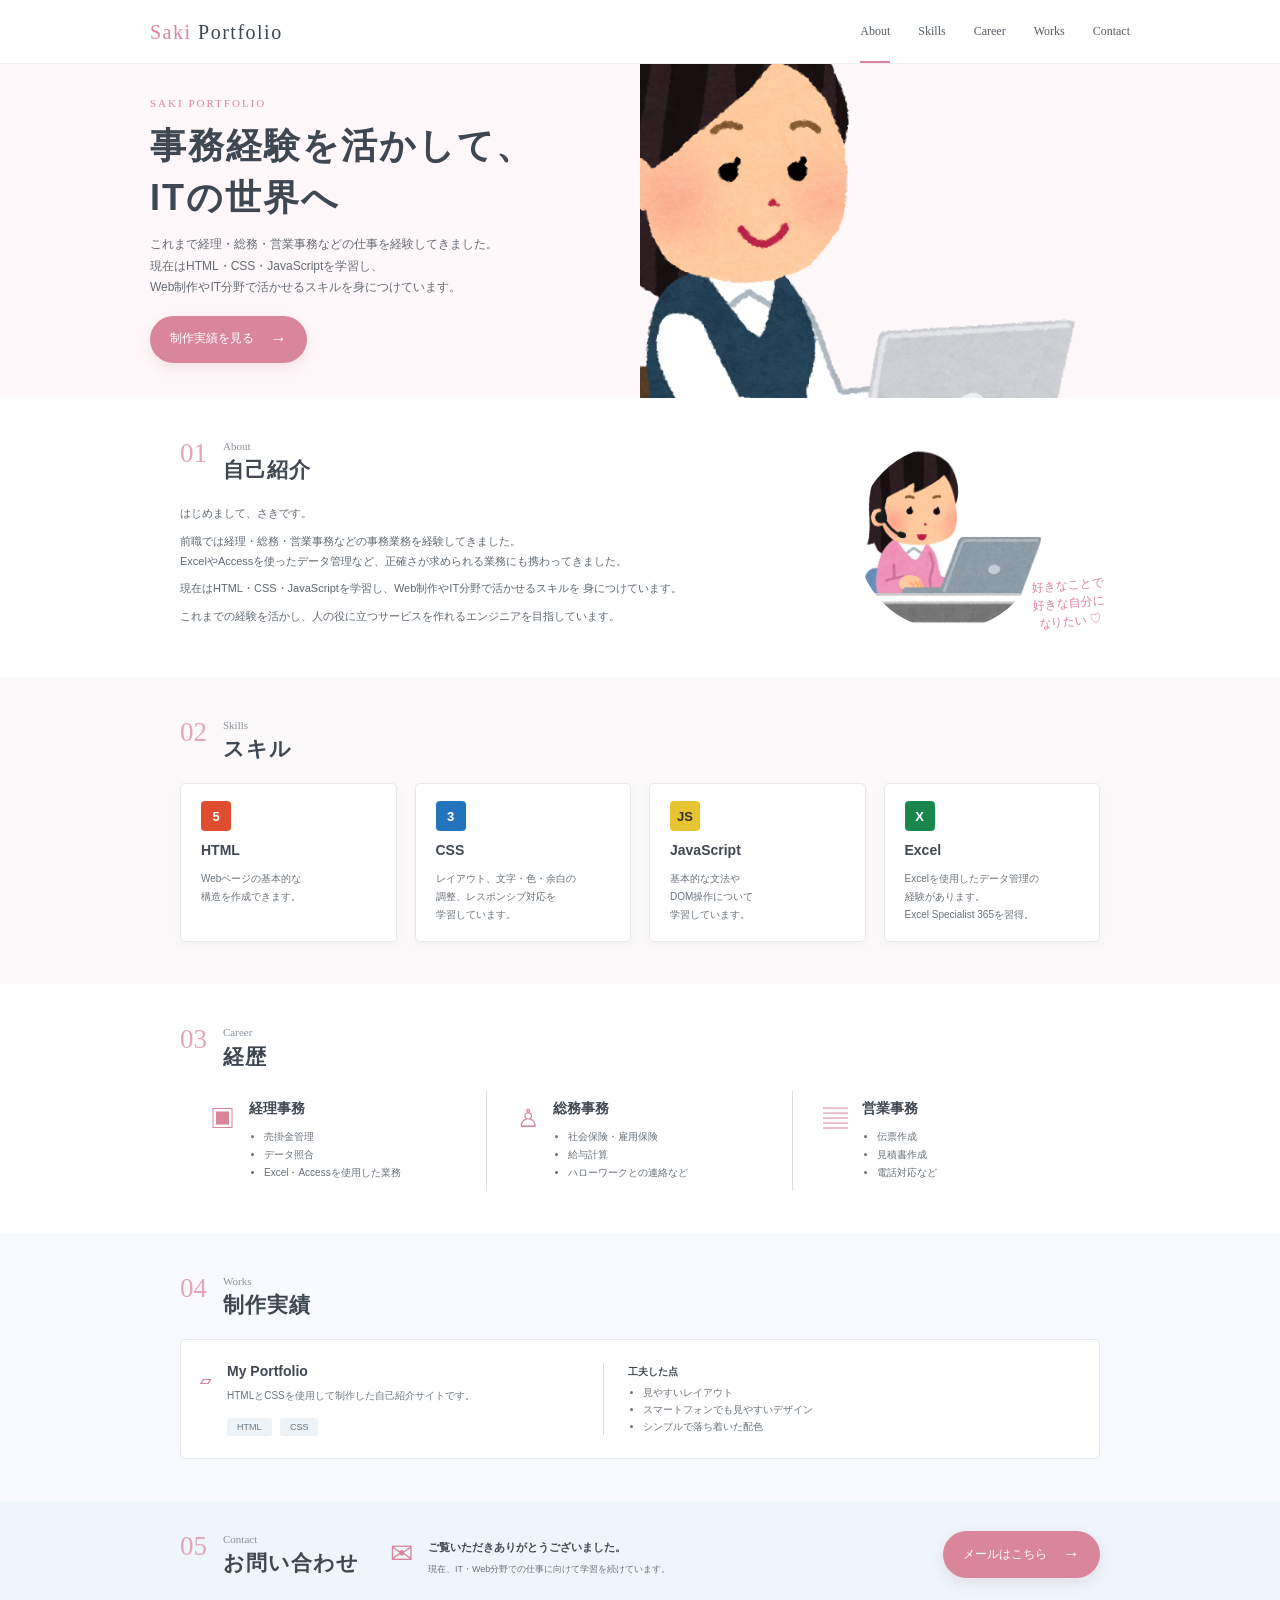
==== portfolio.html @ 509fdba1 "Add files via upload" ====
<!DOCTYPE html>
<html lang="ja">
<head>
  <meta charset="UTF-8">
  <meta name="viewport" content="width=device-width, initial-scale=1.0">
  <title>Saki Portfolio</title>
  <link rel="stylesheet" href="style.css">
</head>

<body>
  <header class="header">
    <div class="header-inner">
      <a class="logo" href="#about">Saki <span>Portfolio</span></a>

      <nav class="nav">
        <a class="active" href="#about">About</a>
        <a href="#skills">Skills</a>
        <a href="#career">Career</a>
        <a href="#works">Works</a>
        <a href="#contact">Contact</a>
      </nav>
    </div>
  </header>

  <main>
    <!-- Hero -->
    <section class="hero" id="about">
      <div class="hero-inner">
        <div class="hero-text">
          <p class="eyebrow">SAKI PORTFOLIO</p>
          <h1>事務経験を活かして、<br>ITの世界へ</h1>
          <p class="lead">
            これまで経理・総務・営業事務などの仕事を経験してきました。<br>
            現在はHTML・CSS・JavaScriptを学習し、<br>
            Web制作やIT分野で活かせるスキルを身につけています。
          </p>
          <a class="button" href="#works">制作実績を見る <span>→</span></a>
        </div>

        <div class="hero-image">
          <img src="working.png" alt="働く女性.png">
        </div>
      </div>
    </section>

    <!-- About -->
    <section class="section about">
      <div class="section-inner about-grid">
        <div>
          <div class="section-heading">
            <span class="number">01</span>
            <div>
              <p>About</p>
              <h2>自己紹介</h2>
            </div>
          </div>

          <div class="about-text">
            <p>はじめまして、さきです。</p>
            <p>
              前職では経理・総務・営業事務などの事務業務を経験してきました。<br>
              ExcelやAccessを使ったデータ管理など、正確さが求められる業務にも携わってきました。
            </p>
            <p>
              現在はHTML・CSS・JavaScriptを学習し、Web制作やIT分野で活かせるスキルを
              身につけています。
            </p>
            <p>
              これまでの経験を活かし、人の役に立つサービスを作れるエンジニアを目指しています。
            </p>
          </div>
        </div>

        <div class="profile">
          <img src="working2.png" alt="プロフィールイメージ">
          <p class="hand-note">好きなことで<br>好きな自分に<br>なりたい ♡</p>
        </div>
      </div>
    </section>

    <!-- Skills -->
    <section class="section skills" id="skills">
      <div class="section-inner">
        <div class="section-heading">
          <span class="number">02</span>
          <div>
            <p>Skills</p>
            <h2>スキル</h2>
          </div>
        </div>

        <div class="skill-grid">
          <article class="skill-card">
            <div class="skill-icon html">5</div>
            <h3>HTML</h3>
            <p>Webページの基本的な<br>構造を作成できます。</p>
          </article>

          <article class="skill-card">
            <div class="skill-icon css">3</div>
            <h3>CSS</h3>
            <p>レイアウト、文字・色・余白の<br>調整、レスポンシブ対応を<br>学習しています。</p>
          </article>

          <article class="skill-card">
            <div class="skill-icon js">JS</div>
            <h3>JavaScript</h3>
            <p>基本的な文法や<br>DOM操作について<br>学習しています。</p>
          </article>

          <article class="skill-card">
            <div class="skill-icon excel">X</div>
            <h3>Excel</h3>
            <p>Excelを使用したデータ管理の<br>経験があります。<br>Excel Specialist 365を習得。</p>
          </article>
        </div>
      </div>
    </section>

    <!-- Career -->
    <section class="section career" id="career">
      <div class="section-inner">
        <div class="section-heading">
          <span class="number">03</span>
          <div>
            <p>Career</p>
            <h2>経歴</h2>
          </div>
        </div>

        <div class="career-grid">
          <article class="career-item">
            <div class="career-icon">▣</div>
            <div>
              <h3>経理事務</h3>
              <ul>
                <li>売掛金管理</li>
                <li>データ照合</li>
                <li>Excel・Accessを使用した業務</li>
              </ul>
            </div>
          </article>

          <article class="career-item">
            <div class="career-icon">♙</div>
            <div>
              <h3>総務事務</h3>
              <ul>
                <li>社会保険・雇用保険</li>
                <li>給与計算</li>
                <li>ハローワークとの連絡など</li>
              </ul>
            </div>
          </article>

          <article class="career-item">
            <div class="career-icon">▤</div>
            <div>
              <h3>営業事務</h3>
              <ul>
                <li>伝票作成</li>
                <li>見積書作成</li>
                <li>電話対応など</li>
              </ul>
            </div>
          </article>
        </div>
      </div>
    </section>

    <!-- Works -->
    <section class="section works" id="works">
      <div class="section-inner">
        <div class="section-heading">
          <span class="number">04</span>
          <div>
            <p>Works</p>
            <h2>制作実績</h2>
          </div>
        </div>

        <div class="work-card">
          <div class="work-info">
            <div class="work-icon">▱</div>
            <div>
              <h3>My Portfolio</h3>
              <p>HTMLとCSSを使用して制作した自己紹介サイトです。</p>
              <div class="tags">
                <span>HTML</span>
                <span>CSS</span>
              </div>
            </div>
          </div>

          <div class="work-point">
            <h4>工夫した点</h4>
            <ul>
              <li>見やすいレイアウト</li>
              <li>スマートフォンでも見やすいデザイン</li>
              <li>シンプルで落ち着いた配色</li>
            </ul>
          </div>

        
        </div>
      </div>
    </section>

    <!-- Contact -->
    <section class="contact" id="contact">
      <div class="section-inner contact-inner">
        <div class="section-heading">
          <span class="number">05</span>
          <div>
            <p>Contact</p>
            <h2>お問い合わせ</h2>
          </div>
        </div>

        <div class="contact-message">
          <div class="mail-icon">✉</div>
          <div>
            <strong>ご覧いただきありがとうございました。</strong>
            <p>現在、IT・Web分野での仕事に向けて学習を続けています。</p>
          </div>
        </div>

        <a class="button" href="mailto:example@example.com">メールはこちら <span>→</span></a>
      </div>
    </section>
  </main>

  <footer>
    © 2026 Saki Portfolio
  </footer>
</body>
</html>
---- style.css ----
@charset "UTF-8";

:root {
  --pink: #d9869c;
  --pink-light: #f8e9ee;
  --text: #3f4852;
  --muted: #77808a;
  --line: #e9e7e8;
  --blue-bg: #f1f6fb;
  --section-bg: #fcfafb;
}

* {
  box-sizing: border-box;
}

html {
  scroll-behavior: smooth;
}

body {
  margin: 0;
  color: var(--text);
  font-family: "Hiragino Kaku Gothic ProN", "Yu Gothic", Meiryo, sans-serif;
  line-height: 1.8;
  background: #fff;
}

img {
  max-width: 100%;
  display: block;
}

a {
  color: inherit;
  text-decoration: none;
}

.header {
  position: sticky;
  top: 0;
  z-index: 10;
  height: 64px;
  background: rgba(255,255,255,.96);
  border-bottom: 1px solid #eee;
}

.header-inner {
  width: min(980px, 90%);
  height: 100%;
  margin: auto;
  display: flex;
  align-items: center;
  justify-content: space-between;
}

.logo {
  font-family: Georgia, serif;
  font-size: 20px;
  letter-spacing: 1.5px;
  color: var(--pink);
}

.logo span {
  color: #3f4852;
}

.nav {
  display: flex;
  gap: 28px;
  height: 100%;
  align-items: center;
}

.nav a {
  position: relative;
  font-family: Georgia, serif;
  font-size: 12px;
  color: #555d65;
}

.nav a.active::after,
.nav a:hover::after {
  content: "";
  position: absolute;
  left: 0;
  right: 0;
  bottom: -21px;
  height: 2px;
  background: var(--pink);
}

.hero {
  background: #fff8fa;
}

.hero-inner {
  width: min(980px, 90%);
  min-height: 270px;
  margin: auto;
  display: grid;
  grid-template-columns: 1fr 1fr;
  align-items: stretch;
}

.hero-text {
  padding: 30px 20px 35px 0;
  position: relative;
  z-index: 1;
}

.eyebrow {
  margin: 0 0 6px;
  color: var(--pink);
  font-family: Georgia, serif;
  font-size: 11px;
  letter-spacing: 2px;
}

.hero h1 {
  margin: 0 0 10px;
  font-size: clamp(27px, 3vw, 36px);
  line-height: 1.45;
  letter-spacing: 2px;
  font-weight: 600;
}

.lead {
  margin: 0 0 17px;
  font-size: 12px;
  color: #626b74;
}

.button {
  display: inline-flex;
  align-items: center;
  gap: 16px;
  padding: 8px 20px;
  border-radius: 30px;
  background: var(--pink);
  color: #fff;
  font-size: 12px;
  transition: .25s;
  box-shadow: 0 5px 14px rgba(190, 120, 140, .18);
}

.button:hover {
  transform: translateY(-2px);
  opacity: .9;
}

.button span {
  font-size: 17px;
}

.hero-image {
  overflow: hidden;
}

.hero-image img {
  width: 100%;
  height: 100%;
  object-fit: cover;
  object-position: center;
}

.section {
  padding: 42px 0;
}

.section-inner {
  width: min(920px, 88%);
  margin: auto;
}

.about-grid {
  display: grid;
  grid-template-columns: 1.5fr .8fr;
  gap: 50px;
  align-items: center;
}

.section-heading {
  display: flex;
  gap: 16px;
  align-items: flex-start;
  margin-bottom: 22px;
}

.section-heading .number {
  color: #e4a5b5;
  font-family: Georgia, serif;
  font-size: 27px;
  line-height: 1;
}

.section-heading p {
  margin: 0;
  color: #8a939b;
  font-family: Georgia, serif;
  font-size: 11px;
  line-height: 1.2;
}

.section-heading h2 {
  margin: 4px 0 0;
  font-size: 21px;
  letter-spacing: 1px;
  line-height: 1.2;
}

.about-text {
  font-size: 11px;
  color: #606972;
}

.about-text p {
  margin: 0 0 8px;
}

.profile {
  position: relative;
  text-align: center;
}

.profile img {
  width: 185px;
  height: 185px;
  margin: auto;
  border-radius: 50%;
  object-fit: cover;
}

.hand-note {
  position: absolute;
  right: -5px;
  bottom: -12px;
  color: var(--pink);
  font-family: "Comic Sans MS", cursive;
  font-size: 12px;
  line-height: 1.5;
  transform: rotate(-5deg);
}

.skills {
  background: #fcf9fa;
}

.skill-grid {
  display: grid;
  grid-template-columns: repeat(4, 1fr);
  gap: 18px;
}

.skill-card {
  min-height: 150px;
  padding: 17px 20px;
  background: #fff;
  border: 1px solid #e8e8e8;
  border-radius: 5px;
  box-shadow: 0 3px 10px rgba(50, 50, 50, .04);
}

.skill-icon {
  width: 30px;
  height: 30px;
  display: grid;
  place-items: center;
  border-radius: 4px;
  margin-bottom: 7px;
  font-weight: bold;
  font-size: 13px;
  color: #fff;
}

.skill-icon.html { background: #df4d2f; }
.skill-icon.css { background: #2474bd; }
.skill-icon.js { background: #e8c432; color: #333; }
.skill-icon.excel { background: #19864b; }

.skill-card h3 {
  margin: 0 0 7px;
  font-size: 14px;
}

.skill-card p {
  margin: 0;
  color: #69727a;
  font-size: 10px;
  line-height: 1.8;
}

.career-grid {
  display: grid;
  grid-template-columns: repeat(3, 1fr);
}

.career-item {
  min-height: 100px;
  padding: 5px 30px;
  display: flex;
  gap: 14px;
  border-right: 1px solid #ddd;
}

.career-item:last-child {
  border-right: none;
}

.career-icon {
  color: var(--pink);
  font-size: 25px;
}

.career-item h3 {
  margin: 0 0 7px;
  font-size: 14px;
}

.career-item ul {
  margin: 0;
  padding-left: 15px;
  color: #68717a;
  font-size: 10px;
  line-height: 1.8;
}

.works {
  background: #f8faff;
}

.work-card {
  min-height: 120px;
  display: grid;
  grid-template-columns: 1.15fr .8fr 190px;
  gap: 24px;
  align-items: center;
  padding: 15px 18px;
  background: #fff;
  border: 1px solid #e6e9ed;
  border-radius: 5px;
}

.work-info {
  display: flex;
  gap: 14px;
}

.work-icon {
  color: var(--pink);
  font-size: 27px;
}

.work-info h3 {
  margin: 0 0 3px;
  font-size: 14px;
}

.work-info p,
.work-point h4,
.work-point ul {
  font-size: 10px;
}

.work-info p {
  margin: 0 0 6px;
  color: #6c747d;
}

.tags span {
  display: inline-block;
  padding: 1px 10px;
  margin-right: 4px;
  border-radius: 3px;
  background: #edf2f7;
  color: #687786;
  font-size: 9px;
}

.work-point {
  border-left: 1px solid #ddd;
  padding-left: 24px;
}

.work-point h4 {
  margin: 0;
}

.work-point ul {
  margin: 3px 0 0;
  padding-left: 15px;
  color: #69727a;
  line-height: 1.7;
}

.work-thumb {
  width: 180px;
  height: 105px;
  object-fit: cover;
  border-radius: 5px;
  background: #f7edef;
}

.contact {
  padding: 28px 0 22px;
  background: #eef5fb;
}

.contact-inner {
  display: grid;
  grid-template-columns: 190px 1fr auto;
  align-items: center;
  gap: 20px;
}

.contact .section-heading {
  margin: 0;
}

.contact-message {
  display: flex;
  gap: 15px;
  align-items: center;
}

.mail-icon {
  color: var(--pink);
  font-size: 28px;
}

.contact-message strong {
  font-size: 11px;
}

.contact-message p {
  margin: 0;
  color: #68727c;
  font-size: 9px;
}

footer {
  padding: 7px;
  text-align: center;
  font-family: Georgia, serif;
  color: #858b91;
  font-size: 9px;
}

/* Smartphone */
@media (max-width: 760px) {
  .header {
    height: auto;
    position: relative;
  }

  .header-inner {
    flex-direction: column;
    padding: 14px 0 10px;
    gap: 10px;
  }

  .nav {
    gap: 15px;
    flex-wrap: wrap;
    justify-content: center;
  }

  .nav a.active::after,
  .nav a:hover::after {
    bottom: -5px;
  }

  .hero-inner {
    grid-template-columns: 1fr;
  }

  .hero-text {
    padding: 35px 0;
  }

  .hero-image {
    height: 190px;
  }

  .about-grid {
    grid-template-columns: 1fr;
  }

  .profile {
    margin-top: 10px;
  }

  .skill-grid {
    grid-template-columns: 1fr 1fr;
  }

  .career-grid {
    grid-template-columns: 1fr;
  }

  .career-item {
    border-right: 0;
    border-bottom: 1px solid #ddd;
    padding: 18px 0;
  }

  .career-item:last-child {
    border-bottom: 0;
  }

  .work-card {
    grid-template-columns: 1fr;
  }

  .work-point {
    border-left: 0;
    border-top: 1px solid #ddd;
    padding: 14px 0 0;
  }

  .work-thumb {
    width: 100%;
    height: 160px;
  }

  .contact-inner {
    grid-template-columns: 1fr;
  }

  .contact-inner .button {
    justify-self: start;
  }
}

@media (max-width: 450px) {
  .skill-grid {
    grid-template-columns: 1fr;
  }

  .hero h1 {
    font-size: 27px;
  }

  .lead {
    font-size: 11px;
  }
}
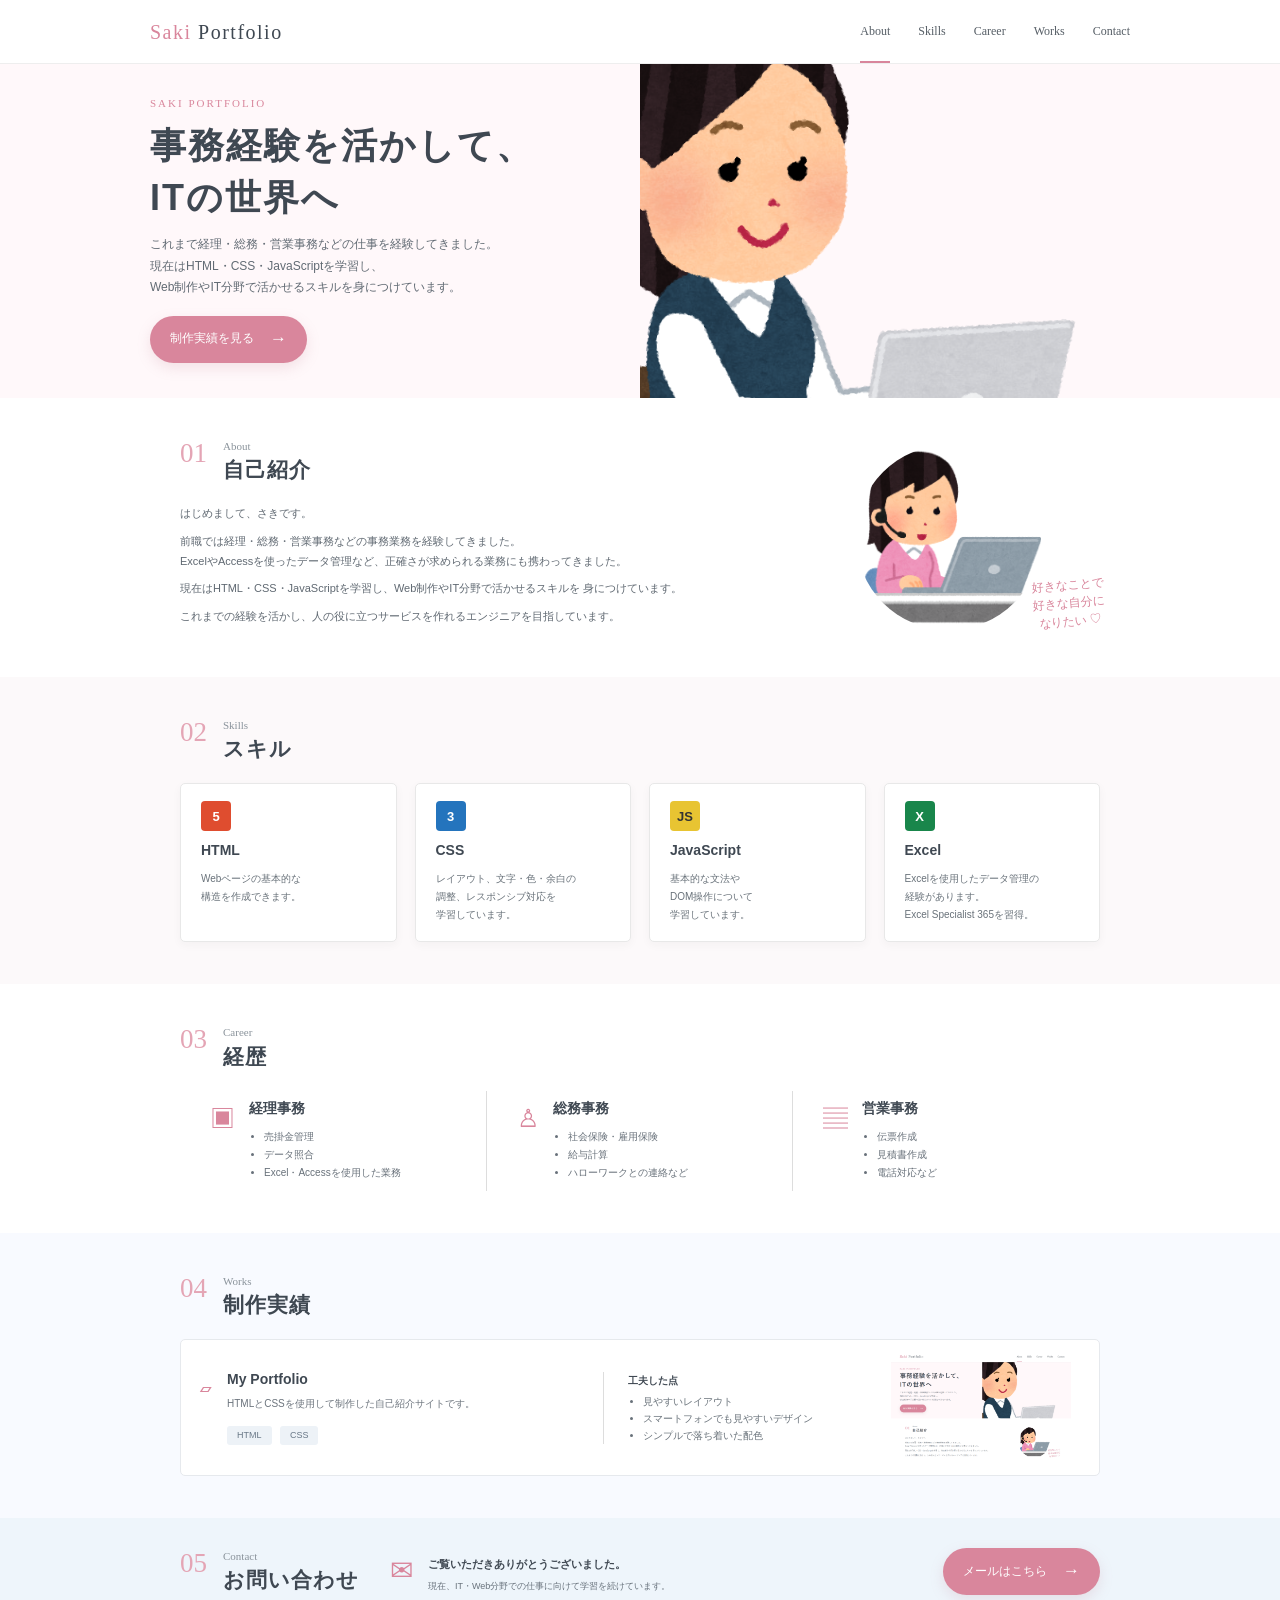
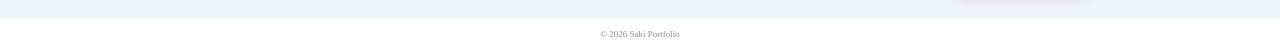
==== commit 154b32fc: "Fix HTML structure and formatting issues" ====
--- a/portfolio.html
+++ b/portfolio.html
@@ -200,7 +200,7 @@
               <li>シンプルで落ち着いた配色</li>
             </ul>
           </div>
-
+           <img class="work-thumb" src="working3.png" alt="ポートフォリオ制作実績">
         
         </div>
       </div>
@@ -234,4 +234,4 @@
     © 2026 Saki Portfolio
   </footer>
 </body>
-</html>+</html>
